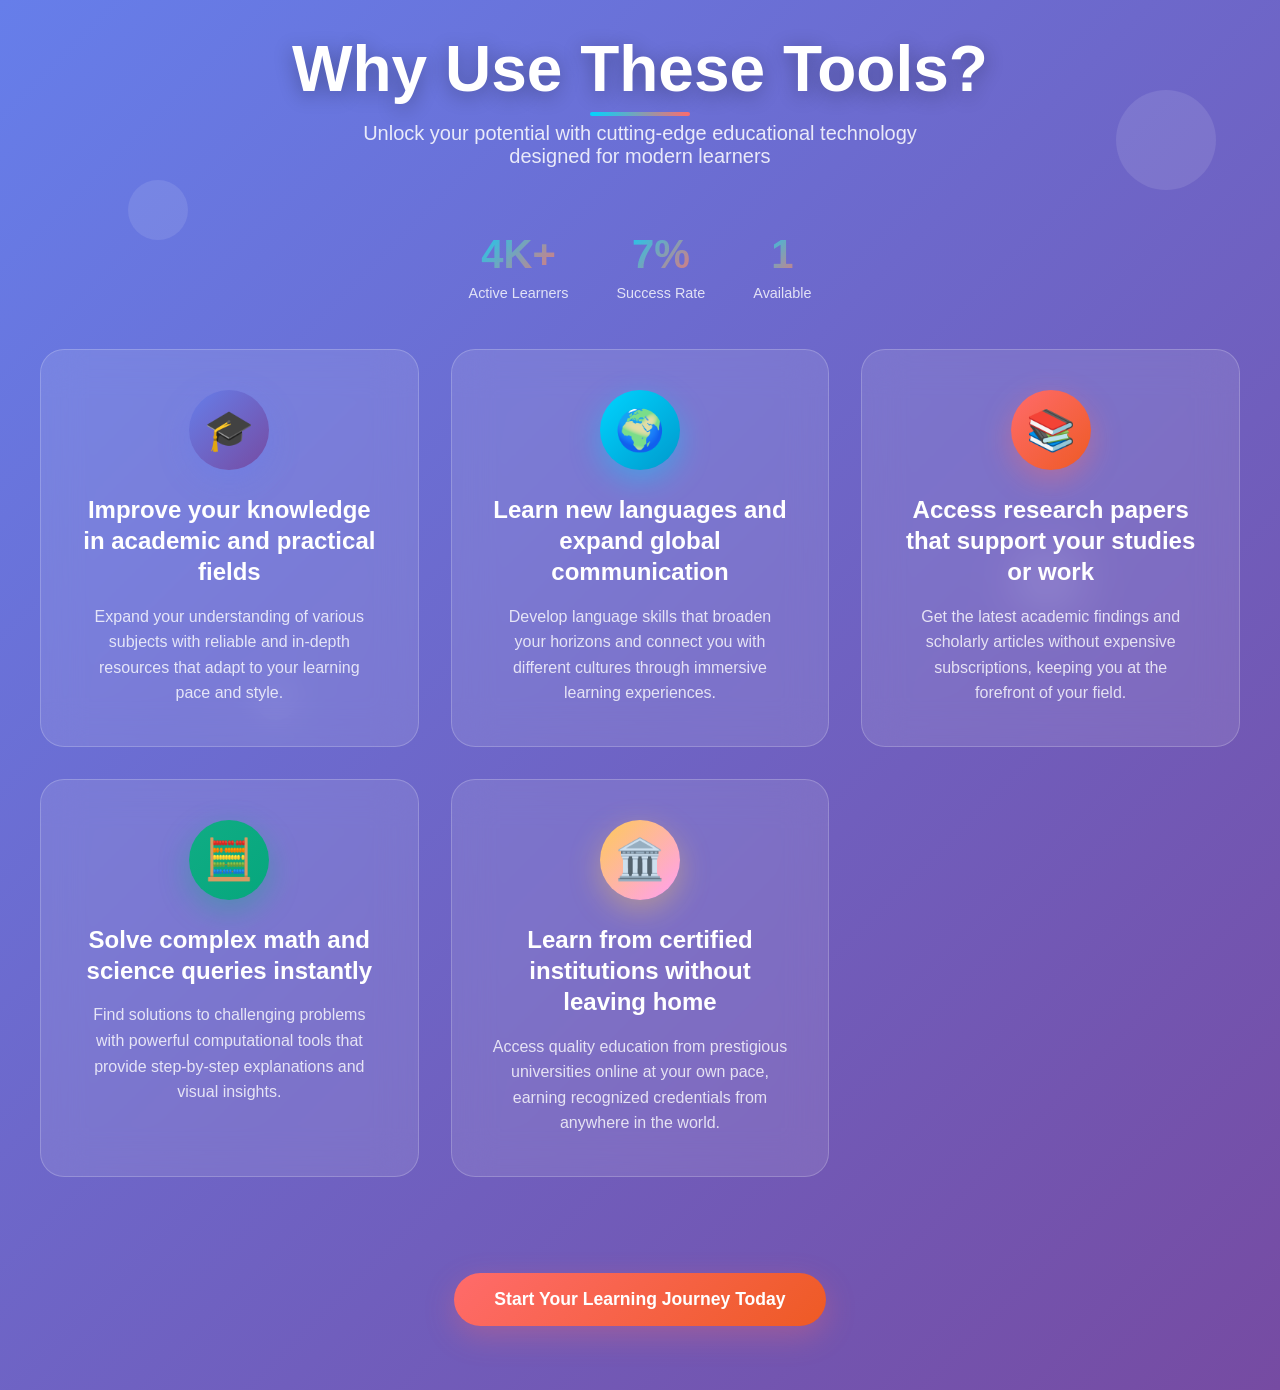
==== index.html @ 58e4bc7d "first commit" ====
<!DOCTYPE html>
<html lang="en">
<head>
    <meta charset="UTF-8">
    <meta name="viewport" content="width=device-width, initial-scale=1.0">
    <title>Why Use These Tools?</title>
    <style>
        * {
            margin: 0;
            padding: 0;
            box-sizing: border-box;
        }

        body {
            font-family: 'Inter', -apple-system, BlinkMacSystemFont, 'Segoe UI', Roboto, sans-serif;
            background: linear-gradient(135deg, #667eea 0%, #764ba2 100%);
            min-height: 100vh;
            padding: 2rem 1rem;
            overflow-x: hidden;
        }

        .container {
            max-width: 1200px;
            margin: 0 auto;
            position: relative;
        }

        .hero-section {
            text-align: center;
            margin-bottom: 4rem;
            position: relative;
        }

        .hero-title {
            font-size: clamp(2.5rem, 5vw, 4rem);
            font-weight: 800;
            color: #ffffff;
            margin-bottom: 1rem;
            text-shadow: 0 4px 20px rgba(0,0,0,0.3);
            position: relative;
        }

        .hero-title::after {
            content: '';
            position: absolute;
            bottom: -10px;
            left: 50%;
            transform: translateX(-50%);
            width: 100px;
            height: 4px;
            background: linear-gradient(90deg, #00d4ff, #ff6b6b);
            border-radius: 2px;
            animation: glow 2s ease-in-out infinite alternate;
        }

        @keyframes glow {
            from { box-shadow: 0 0 10px rgba(0, 212, 255, 0.5); }
            to { box-shadow: 0 0 20px rgba(0, 212, 255, 0.8); }
        }

        .hero-subtitle {
            font-size: 1.25rem;
            color: rgba(255, 255, 255, 0.85);
            font-weight: 300;
            max-width: 600px;
            margin: 0 auto;
        }

        .tools-grid {
            display: grid;
            grid-template-columns: repeat(auto-fit, minmax(350px, 1fr));
            gap: 2rem;
            margin-top: 3rem;
        }

        .tool-card {
            background: rgba(255, 255, 255, 0.1);
            backdrop-filter: blur(20px);
            border: 1px solid rgba(255, 255, 255, 0.2);
            border-radius: 24px;
            padding: 2.5rem;
            text-align: center;
            position: relative;
            transition: all 0.4s cubic-bezier(0.175, 0.885, 0.32, 1.275);
            overflow: hidden;
            cursor: pointer;
        }

        .tool-card::before {
            content: '';
            position: absolute;
            top: 0;
            left: -100%;
            width: 100%;
            height: 100%;
            background: linear-gradient(90deg, transparent, rgba(255,255,255,0.1), transparent);
            transition: left 0.6s;
        }

        .tool-card:hover::before {
            left: 100%;
        }

        .tool-card:hover {
            transform: translateY(-12px) scale(1.02);
            box-shadow: 0 25px 50px rgba(0, 0, 0, 0.3);
            border-color: rgba(255, 255, 255, 0.4);
        }

        .tool-icon {
            width: 80px;
            height: 80px;
            margin: 0 auto 1.5rem;
            border-radius: 50%;
            display: flex;
            align-items: center;
            justify-content: center;
            font-size: 2.5rem;
            position: relative;
            transition: all 0.3s ease;
        }

        .tool-card:hover .tool-icon {
            transform: scale(1.1) rotate(5deg);
        }

        .icon-academic {
            background: linear-gradient(135deg, #667eea, #764ba2);
            box-shadow: 0 10px 30px rgba(102, 126, 234, 0.4);
        }

        .icon-language {
            background: linear-gradient(135deg, #00d4ff, #0099cc);
            box-shadow: 0 10px 30px rgba(0, 212, 255, 0.4);
        }

        .icon-research {
            background: linear-gradient(135deg, #ff6b6b, #ee5a24);
            box-shadow: 0 10px 30px rgba(255, 107, 107, 0.4);
        }

        .icon-math {
            background: linear-gradient(135deg, #10ac84, #06a77d);
            box-shadow: 0 10px 30px rgba(16, 172, 132, 0.4);
        }

        .icon-institution {
            background: linear-gradient(135deg, #feca57, #ff9ff3);
            box-shadow: 0 10px 30px rgba(254, 202, 87, 0.4);
        }

        .tool-title {
            font-size: 1.5rem;
            font-weight: 700;
            color: #ffffff;
            margin-bottom: 1rem;
            line-height: 1.3;
        }

        .tool-description {
            color: rgba(255, 255, 255, 0.8);
            line-height: 1.6;
            font-size: 1rem;
            font-weight: 400;
        }

        .floating-elements {
            position: absolute;
            top: 0;
            left: 0;
            width: 100%;
            height: 100%;
            pointer-events: none;
            overflow: hidden;
        }

        .floating-circle {
            position: absolute;
            border-radius: 50%;
            background: rgba(255, 255, 255, 0.1);
            animation: float 6s ease-in-out infinite;
        }

        .circle1 { width: 60px; height: 60px; top: 20%; left: 10%; animation-delay: 0s; }
        .circle2 { width: 80px; height: 80px; top: 60%; right: 15%; animation-delay: 2s; }
        .circle3 { width: 40px; height: 40px; bottom: 20%; left: 20%; animation-delay: 4s; }
        .circle4 { width: 100px; height: 100px; top: 10%; right: 5%; animation-delay: 1s; }

        @keyframes float {
            0%, 100% { transform: translateY(0px) rotate(0deg); }
            33% { transform: translateY(-20px) rotate(120deg); }
            66% { transform: translateY(10px) rotate(240deg); }
        }

        .cta-section {
            text-align: center;
            margin-top: 4rem;
            padding: 2rem;
        }

        .cta-button {
            display: inline-block;
            padding: 1rem 2.5rem;
            background: linear-gradient(135deg, #ff6b6b, #ee5a24);
            color: white;
            text-decoration: none;
            border-radius: 50px;
            font-weight: 600;
            font-size: 1.1rem;
            transition: all 0.3s ease;
            box-shadow: 0 10px 30px rgba(255, 107, 107, 0.3);
        }

        .cta-button:hover {
            transform: translateY(-3px);
            box-shadow: 0 15px 40px rgba(255, 107, 107, 0.4);
        }

        @media (max-width: 768px) {
            .tools-grid {
                grid-template-columns: 1fr;
                gap: 1.5rem;
            }
            
            .tool-card {
                padding: 2rem;
            }
            
            .hero-title {
                font-size: 2.5rem;
            }
        }

        .stats-bar {
            display: flex;
            justify-content: center;
            gap: 3rem;
            margin: 3rem 0;
            flex-wrap: wrap;
        }

        .stat-item {
            text-align: center;
            color: white;
        }

        .stat-number {
            font-size: 2.5rem;
            font-weight: 800;
            display: block;
            background: linear-gradient(135deg, #00d4ff, #ff6b6b);
            -webkit-background-clip: text;
            -webkit-text-fill-color: transparent;
            background-clip: text;
        }

        .stat-label {
            font-size: 0.9rem;
            opacity: 0.8;
            margin-top: 0.5rem;
        }
    </style>
</head>
<body>
    <div class="floating-elements">
        <div class="floating-circle circle1"></div>
        <div class="floating-circle circle2"></div>
        <div class="floating-circle circle3"></div>
        <div class="floating-circle circle4"></div>
    </div>

    <div class="container">
        <div class="hero-section">
            <h1 class="hero-title">Why Use These Tools?</h1>
            <p class="hero-subtitle">Unlock your potential with cutting-edge educational technology designed for modern learners</p>
        </div>

        <div class="stats-bar">
            <div class="stat-item">
                <span class="stat-number">50K+</span>
                <div class="stat-label">Active Learners</div>
            </div>
            <div class="stat-item">
                <span class="stat-number">95%</span>
                <div class="stat-label">Success Rate</div>
            </div>
            <div class="stat-item">
                <span class="stat-number">24/7</span>
                <div class="stat-label">Available</div>
            </div>
        </div>

        <div class="tools-grid">
            <div class="tool-card">
                <div class="tool-icon icon-academic">🎓</div>
                <h3 class="tool-title">Improve your knowledge in academic and practical fields</h3>
                <p class="tool-description">Expand your understanding of various subjects with reliable and in-depth resources that adapt to your learning pace and style.</p>
            </div>

            <div class="tool-card">
                <div class="tool-icon icon-language">🌍</div>
                <h3 class="tool-title">Learn new languages and expand global communication</h3>
                <p class="tool-description">Develop language skills that broaden your horizons and connect you with different cultures through immersive learning experiences.</p>
            </div>

            <div class="tool-card">
                <div class="tool-icon icon-research">📚</div>
                <h3 class="tool-title">Access research papers that support your studies or work</h3>
                <p class="tool-description">Get the latest academic findings and scholarly articles without expensive subscriptions, keeping you at the forefront of your field.</p>
            </div>

            <div class="tool-card">
                <div class="tool-icon icon-math">🧮</div>
                <h3 class="tool-title">Solve complex math and science queries instantly</h3>
                <p class="tool-description">Find solutions to challenging problems with powerful computational tools that provide step-by-step explanations and visual insights.</p>
            </div>

            <div class="tool-card">
                <div class="tool-icon icon-institution">🏛️</div>
                <h3 class="tool-title">Learn from certified institutions without leaving home</h3>
                <p class="tool-description">Access quality education from prestigious universities online at your own pace, earning recognized credentials from anywhere in the world.</p>
            </div>
        </div>

        <div class="cta-section">
            <a href="#" class="cta-button">Start Your Learning Journey Today</a>
        </div>
    </div>

    <script>
        // Add interactive animations
        document.addEventListener('DOMContentLoaded', function() {
            const cards = document.querySelectorAll('.tool-card');
            
            cards.forEach((card, index) => {
                card.style.opacity = '0';
                card.style.transform = 'translateY(50px)';
                
                setTimeout(() => {
                    card.style.transition = 'all 0.6s cubic-bezier(0.175, 0.885, 0.32, 1.275)';
                    card.style.opacity = '1';
                    card.style.transform = 'translateY(0)';
                }, index * 200);
            });

            // Add tilt effect on mouse move
            cards.forEach(card => {
                card.addEventListener('mousemove', (e) => {
                    const rect = card.getBoundingClientRect();
                    const x = e.clientX - rect.left;
                    const y = e.clientY - rect.top;
                    
                    const centerX = rect.width / 2;
                    const centerY = rect.height / 2;
                    
                    const rotateX = (y - centerY) / 10;
                    const rotateY = (centerX - x) / 10;
                    
                    card.style.transform = `perspective(1000px) rotateX(${rotateX}deg) rotateY(${rotateY}deg) translateY(-12px) scale(1.02)`;
                });
                
                card.addEventListener('mouseleave', () => {
                    card.style.transform = 'perspective(1000px) rotateX(0) rotateY(0) translateY(0) scale(1)';
                });
            });

            // Animate stats on scroll
            const animateStats = () => {
                const statNumbers = document.querySelectorAll('.stat-number');
                statNumbers.forEach(stat => {
                    const finalNumber = stat.textContent;
                    let currentNumber = 0;
                    const increment = parseInt(finalNumber) / 50;
                    
                    const timer = setInterval(() => {
                        currentNumber += increment;
                        if (currentNumber >= parseInt(finalNumber)) {
                            stat.textContent = finalNumber;
                            clearInterval(timer);
                        } else {
                            stat.textContent = Math.floor(currentNumber) + (finalNumber.includes('%') ? '%' : finalNumber.includes('K') ? 'K+' : '');
                        }
                    }, 50);
                });
            };

            // Trigger stats animation
            setTimeout(animateStats, 1000);
        });
    </script>
</body>
</html>
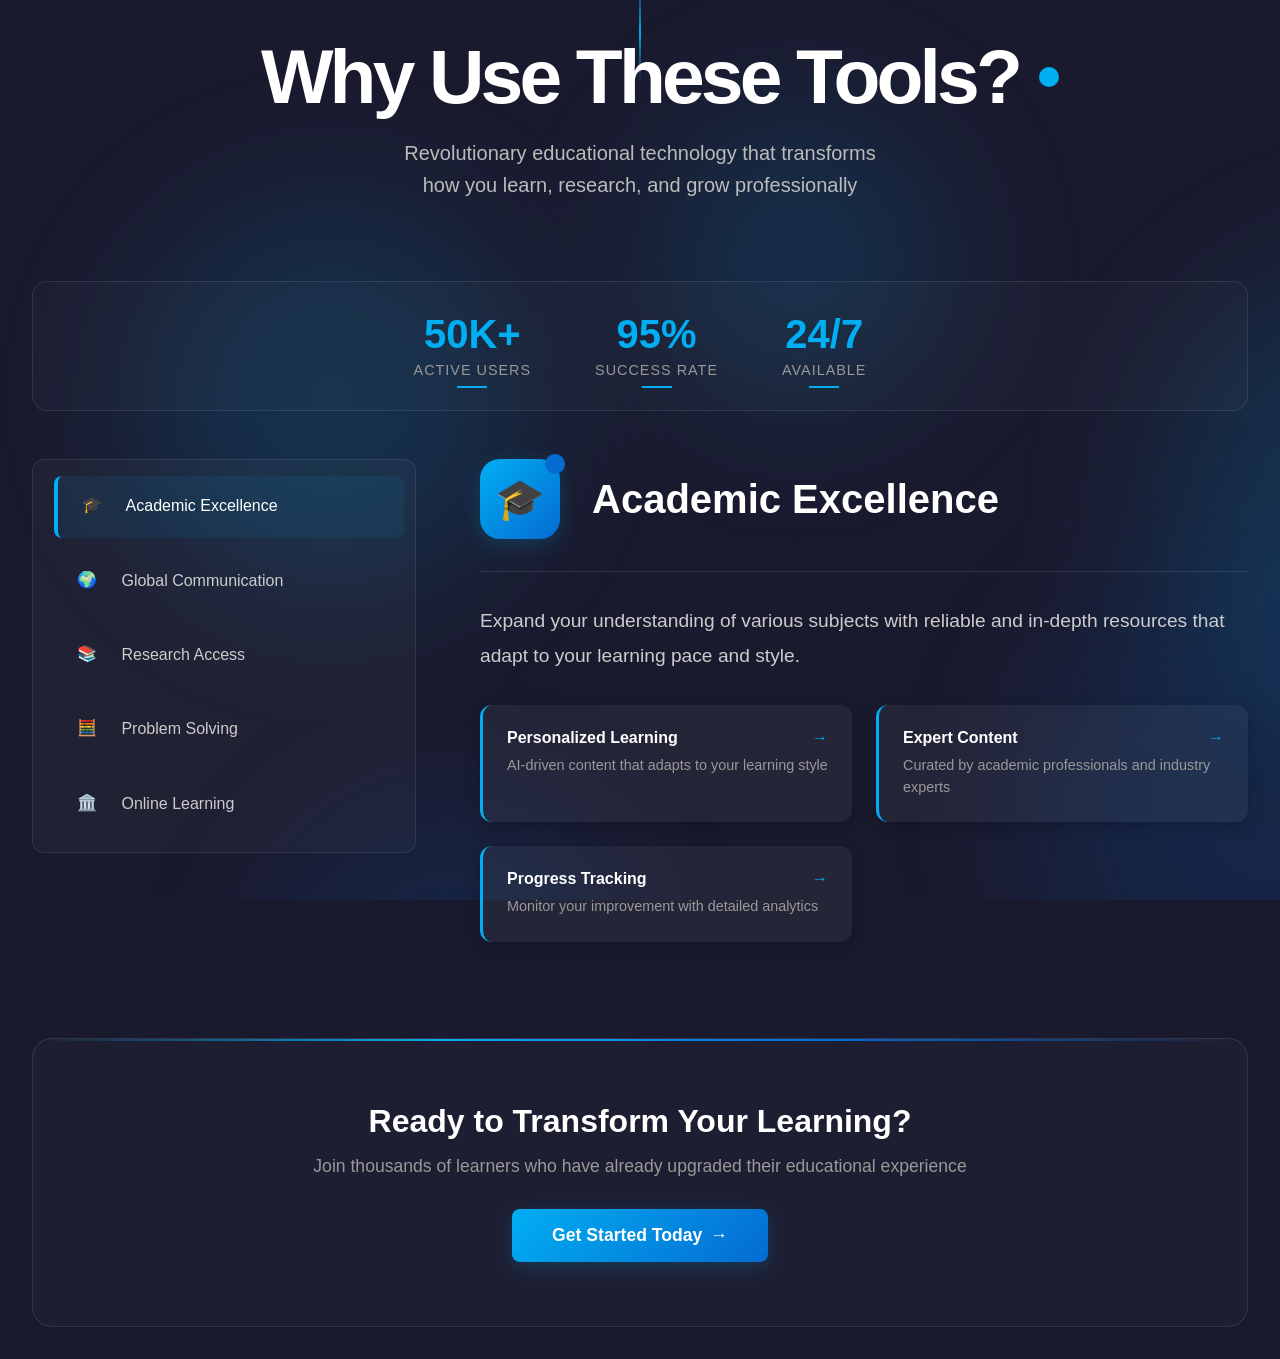
==== commit 264b3648: "update file" ====
--- a/index.html
+++ b/index.html
@@ -12,380 +12,686 @@
         }
 
         body {
-            font-family: 'Inter', -apple-system, BlinkMacSystemFont, 'Segoe UI', Roboto, sans-serif;
-            background: linear-gradient(135deg, #667eea 0%, #764ba2 100%);
+            font-family: 'Space Grotesk', -apple-system, BlinkMacSystemFont, 'Segoe UI', Roboto, sans-serif;
+            background: #1a1a2e; /* Softer dark background */
             min-height: 100vh;
-            padding: 2rem 1rem;
+            color: white;
             overflow-x: hidden;
+            position: relative;
+        }
+
+        /* Dynamic background with subtle elements */
+        #dynamic-background {
+            position: fixed;
+            top: 0;
+            left: 0;
+            width: 100%;
+            height: 100%;
+            z-index: -1;
+            overflow: hidden;
+        }
+
+        .bg-sphere {
+            position: absolute;
+            border-radius: 50%;
+            opacity: 0.15; /* More subtle */
+            filter: blur(80px); /* Soft blur */
+            transition: transform 0.5s ease-out; /* Smooth transition for movement */
+        }
+
+        .bg-sphere.blue {
+            background: #01aef2;
+        }
+
+        .bg-sphere.dark-blue {
+            background: #046bd2;
         }
 
         .container {
-            max-width: 1200px;
+            max-width: 1400px;
             margin: 0 auto;
-            position: relative;
-        }
-
-        .hero-section {
+            padding: 2rem;
+            position: relative; /* Ensure content stays above background */
+            z-index: 1;
+        }
+
+        .header {
             text-align: center;
-            margin-bottom: 4rem;
-            position: relative;
-        }
-
-        .hero-title {
-            font-size: clamp(2.5rem, 5vw, 4rem);
-            font-weight: 800;
-            color: #ffffff;
-            margin-bottom: 1rem;
-            text-shadow: 0 4px 20px rgba(0,0,0,0.3);
-            position: relative;
-        }
-
-        .hero-title::after {
+            margin-bottom: 5rem;
+            position: relative;
+        }
+
+        .header::before {
             content: '';
             position: absolute;
-            bottom: -10px;
+            top: -50px;
             left: 50%;
             transform: translateX(-50%);
-            width: 100px;
-            height: 4px;
-            background: linear-gradient(90deg, #00d4ff, #ff6b6b);
-            border-radius: 2px;
-            animation: glow 2s ease-in-out infinite alternate;
-        }
-
-        @keyframes glow {
-            from { box-shadow: 0 0 10px rgba(0, 212, 255, 0.5); }
-            to { box-shadow: 0 0 20px rgba(0, 212, 255, 0.8); }
-        }
-
-        .hero-subtitle {
+            width: 2px;
+            height: 100px;
+            background: linear-gradient(to bottom, transparent, #01aef2, transparent);
+        }
+
+        .main-title {
+            font-size: clamp(3rem, 6vw, 5rem);
+            font-weight: 900;
+            letter-spacing: -0.05em;
+            margin-bottom: 1rem;
+            position: relative;
+            display: inline-block;
+        }
+
+        .main-title::after {
+            content: '';
+            position: absolute;
+            top: 50%;
+            right: -40px;
+            width: 20px;
+            height: 20px;
+            background: #01aef2;
+            border-radius: 50%;
+            transform: translateY(-50%);
+        }
+
+        .subtitle {
             font-size: 1.25rem;
-            color: rgba(255, 255, 255, 0.85);
+            color: #bbb; /* Lighter subtitle color for better readability */
             font-weight: 300;
-            max-width: 600px;
+            max-width: 500px;
             margin: 0 auto;
-        }
-
-        .tools-grid {
+            line-height: 1.6;
+        }
+
+        .tools-container {
             display: grid;
-            grid-template-columns: repeat(auto-fit, minmax(350px, 1fr));
-            gap: 2rem;
-            margin-top: 3rem;
-        }
-
-        .tool-card {
-            background: rgba(255, 255, 255, 0.1);
-            backdrop-filter: blur(20px);
-            border: 1px solid rgba(255, 255, 255, 0.2);
-            border-radius: 24px;
-            padding: 2.5rem;
-            text-align: center;
-            position: relative;
-            transition: all 0.4s cubic-bezier(0.175, 0.885, 0.32, 1.275);
+            grid-template-columns: 1fr 2fr;
+            gap: 4rem;
+            align-items: start;
+            margin-bottom: 4rem;
+        }
+
+        .tools-nav {
+            position: sticky;
+            top: 2rem;
+            background: rgba(255, 255, 255, 0.03); /* Slightly more prominent background for nav */
+            border-radius: 12px;
+            padding: 1rem;
+            border: 1px solid rgba(255, 255, 255, 0.08);
+        }
+
+        .nav-item {
+            display: block;
+            padding: 1.2rem 1.5rem; /* Slightly smaller padding */
+            margin-bottom: 0.75rem; /* Reduced margin */
+            background: transparent;
+            border: none; /* Removed border */
+            border-left: 4px solid transparent;
+            color: #ccc;
+            text-decoration: none;
+            font-weight: 500;
+            transition: all 0.3s ease;
+            position: relative;
             overflow: hidden;
-            cursor: pointer;
-        }
-
-        .tool-card::before {
+            border-radius: 8px; /* Added border-radius */
+        }
+
+        .nav-item:last-child {
+            margin-bottom: 0;
+        }
+
+        .nav-item::before {
             content: '';
             position: absolute;
             top: 0;
             left: -100%;
             width: 100%;
             height: 100%;
-            background: linear-gradient(90deg, transparent, rgba(255,255,255,0.1), transparent);
-            transition: left 0.6s;
-        }
-
-        .tool-card:hover::before {
+            background: linear-gradient(90deg, transparent, rgba(1, 174, 242, 0.08), transparent); /* Softer gradient */
+            transition: left 0.5s ease;
+        }
+
+        .nav-item:hover::before,
+        .nav-item.active::before {
             left: 100%;
         }
 
-        .tool-card:hover {
-            transform: translateY(-12px) scale(1.02);
-            box-shadow: 0 25px 50px rgba(0, 0, 0, 0.3);
-            border-color: rgba(255, 255, 255, 0.4);
-        }
-
-        .tool-icon {
+        .nav-item:hover,
+        .nav-item.active {
+            border-left-color: #01aef2;
+            background: rgba(1, 174, 242, 0.08); /* Softer active background */
+            color: white;
+            transform: translateX(5px); /* Less aggressive transform */
+        }
+
+        .nav-icon {
+            display: inline-block;
+            width: 24px;
+            height: 24px;
+            margin-right: 1rem;
+            vertical-align: middle;
+        }
+
+        .tools-content {
+            position: relative;
+        }
+
+        .tool-section {
+            display: none;
+            opacity: 0;
+            transform: translateY(20px);
+            transition: all 0.4s ease;
+        }
+
+        .tool-section.active {
+            display: block;
+            opacity: 1;
+            transform: translateY(0);
+        }
+
+        .tool-header {
+            display: flex;
+            align-items: center;
+            margin-bottom: 2rem;
+            padding-bottom: 2rem;
+            border-bottom: 1px solid rgba(255, 255, 255, 0.1);
+        }
+
+        .tool-icon-large {
             width: 80px;
             height: 80px;
-            margin: 0 auto 1.5rem;
-            border-radius: 50%;
+            background: linear-gradient(135deg, #01aef2, #046bd2);
+            border-radius: 20px;
             display: flex;
             align-items: center;
             justify-content: center;
             font-size: 2.5rem;
-            position: relative;
-            transition: all 0.3s ease;
-        }
-
-        .tool-card:hover .tool-icon {
-            transform: scale(1.1) rotate(5deg);
-        }
-
-        .icon-academic {
-            background: linear-gradient(135deg, #667eea, #764ba2);
-            box-shadow: 0 10px 30px rgba(102, 126, 234, 0.4);
-        }
-
-        .icon-language {
-            background: linear-gradient(135deg, #00d4ff, #0099cc);
-            box-shadow: 0 10px 30px rgba(0, 212, 255, 0.4);
-        }
-
-        .icon-research {
-            background: linear-gradient(135deg, #ff6b6b, #ee5a24);
-            box-shadow: 0 10px 30px rgba(255, 107, 107, 0.4);
-        }
-
-        .icon-math {
-            background: linear-gradient(135deg, #10ac84, #06a77d);
-            box-shadow: 0 10px 30px rgba(16, 172, 132, 0.4);
-        }
-
-        .icon-institution {
-            background: linear-gradient(135deg, #feca57, #ff9ff3);
-            box-shadow: 0 10px 30px rgba(254, 202, 87, 0.4);
-        }
-
-        .tool-title {
-            font-size: 1.5rem;
-            font-weight: 700;
-            color: #ffffff;
-            margin-bottom: 1rem;
-            line-height: 1.3;
-        }
-
-        .tool-description {
-            color: rgba(255, 255, 255, 0.8);
-            line-height: 1.6;
-            font-size: 1rem;
-            font-weight: 400;
-        }
-
-        .floating-elements {
+            margin-right: 2rem;
+            position: relative;
+            box-shadow: 0 5px 20px rgba(1, 174, 242, 0.2); /* Added shadow */
+        }
+
+        .tool-icon-large::after {
+            content: '';
+            position: absolute;
+            top: -5px;
+            right: -5px;
+            width: 20px;
+            height: 20px;
+            background: #046bd2;
+            border-radius: 50%;
+        }
+
+        .tool-title-large {
+            font-size: 2.5rem;
+            font-weight: 800;
+            color: white;
+            line-height: 1.2;
+        }
+
+        .tool-description-large {
+            font-size: 1.2rem;
+            line-height: 1.8;
+            color: #ccc;
+            margin-bottom: 2rem;
+        }
+
+        .feature-grid {
+            display: grid;
+            grid-template-columns: repeat(auto-fit, minmax(250px, 1fr));
+            gap: 1.5rem;
+            margin-bottom: 2rem;
+        }
+
+        .feature-item {
+            background: rgba(255, 255, 255, 0.05);
+            padding: 1.5rem;
+            border-radius: 12px;
+            border-left: 3px solid #01aef2;
+            position: relative;
+            transition: transform 0.2s ease-in-out, box-shadow 0.2s ease-in-out;
+            box-shadow: 0 4px 15px rgba(0, 0, 0, 0.2);
+        }
+
+        .feature-item:hover {
+            transform: translateY(-5px);
+            box-shadow: 0 8px 25px rgba(0, 0, 0, 0.3);
+        }
+
+        .feature-item::before {
+            content: '→';
+            position: absolute;
+            top: 1.5rem;
+            right: 1.5rem;
+            color: #01aef2;
+            font-weight: bold;
+        }
+
+        .feature-title {
+            font-weight: 600;
+            margin-bottom: 0.5rem;
+            color: white;
+        }
+
+        .feature-desc {
+            color: #999;
+            font-size: 0.9rem;
+            line-height: 1.5;
+        }
+
+        .cta-section {
+            text-align: center;
+            padding: 4rem 2rem;
+            background: rgba(255, 255, 255, 0.02);
+            border-radius: 20px;
+            border: 1px solid rgba(255, 255, 255, 0.1);
+            position: relative;
+            overflow: hidden; /* For inner glow effect */
+        }
+
+        .cta-section::before {
+            content: '';
             position: absolute;
             top: 0;
             left: 0;
-            width: 100%;
-            height: 100%;
-            pointer-events: none;
-            overflow: hidden;
-        }
-
-        .floating-circle {
-            position: absolute;
-            border-radius: 50%;
-            background: rgba(255, 255, 255, 0.1);
-            animation: float 6s ease-in-out infinite;
-        }
-
-        .circle1 { width: 60px; height: 60px; top: 20%; left: 10%; animation-delay: 0s; }
-        .circle2 { width: 80px; height: 80px; top: 60%; right: 15%; animation-delay: 2s; }
-        .circle3 { width: 40px; height: 40px; bottom: 20%; left: 20%; animation-delay: 4s; }
-        .circle4 { width: 100px; height: 100px; top: 10%; right: 5%; animation-delay: 1s; }
-
-        @keyframes float {
-            0%, 100% { transform: translateY(0px) rotate(0deg); }
-            33% { transform: translateY(-20px) rotate(120deg); }
-            66% { transform: translateY(10px) rotate(240deg); }
-        }
-
-        .cta-section {
-            text-align: center;
-            margin-top: 4rem;
-            padding: 2rem;
+            right: 0;
+            height: 2px;
+            background: linear-gradient(90deg, transparent, #01aef2, #046bd2, transparent);
+        }
+
+        .cta-title {
+            font-size: 2rem;
+            font-weight: 700;
+            margin-bottom: 1rem;
+        }
+
+        .cta-text {
+            color: #999;
+            margin-bottom: 2rem;
+            font-size: 1.1rem;
         }
 
         .cta-button {
-            display: inline-block;
+            display: inline-flex;
+            align-items: center;
+            gap: 0.5rem;
             padding: 1rem 2.5rem;
-            background: linear-gradient(135deg, #ff6b6b, #ee5a24);
+            background: linear-gradient(135deg, #01aef2, #046bd2);
             color: white;
             text-decoration: none;
-            border-radius: 50px;
+            border-radius: 8px;
             font-weight: 600;
             font-size: 1.1rem;
             transition: all 0.3s ease;
-            box-shadow: 0 10px 30px rgba(255, 107, 107, 0.3);
+            position: relative;
+            overflow: hidden;
+            box-shadow: 0 5px 20px rgba(1, 174, 242, 0.2);
+        }
+
+        .cta-button::before {
+            content: '';
+            position: absolute;
+            top: 0;
+            left: -100%;
+            width: 100%;
+            height: 100%;
+            background: linear-gradient(90deg, transparent, rgba(255,255,255,0.2), transparent);
+            transition: left 0.6s ease;
+        }
+
+        .cta-button:hover::before {
+            left: 100%;
         }
 
         .cta-button:hover {
-            transform: translateY(-3px);
-            box-shadow: 0 15px 40px rgba(255, 107, 107, 0.4);
-        }
-
-        @media (max-width: 768px) {
-            .tools-grid {
+            transform: translateY(-2px);
+            box-shadow: 0 10px 30px rgba(1, 174, 242, 0.3);
+        }
+
+        @media (max-width: 968px) {
+            .tools-container {
                 grid-template-columns: 1fr;
-                gap: 1.5rem;
+                gap: 2rem;
             }
             
-            .tool-card {
-                padding: 2rem;
+            .tools-nav {
+                position: static;
+                display: grid;
+                grid-template-columns: repeat(auto-fit, minmax(150px, 1fr)); /* Adjusted min-width for smaller screens */
+                gap: 1rem;
+                padding: 1rem 0; /* Adjusted padding */
+                background: transparent; /* Transparent background for nav on small screens */
+                border: none; /* No border on small screens */
             }
             
-            .hero-title {
-                font-size: 2.5rem;
-            }
-        }
-
-        .stats-bar {
+            .nav-item {
+                margin-bottom: 0;
+                text-align: center;
+                padding: 1rem; /* Adjusted padding */
+                border-left: none; /* No left border on smaller screens */
+                border-bottom: 4px solid transparent; /* Bottom border instead */
+            }
+
+            .nav-item:hover,
+            .nav-item.active {
+                border-left-color: transparent; /* No left border */
+                border-bottom-color: #01aef2; /* Active bottom border */
+                transform: translateY(0); /* No transform on small screens */
+            }
+            
+            .nav-icon {
+                display: block; /* Make icon block to center text below */
+                margin: 0 auto 0.5rem auto; /* Center icon */
+            }
+            
+            .tool-header {
+                flex-direction: column;
+                text-align: center;
+            }
+            
+            .tool-icon-large {
+                margin-right: 0;
+                margin-bottom: 1rem;
+            }
+
+            .stats-ticker {
+                flex-direction: column;
+                gap: 2rem;
+                padding: 1.5rem;
+            }
+        }
+
+        .stats-ticker {
             display: flex;
             justify-content: center;
-            gap: 3rem;
+            gap: 4rem;
             margin: 3rem 0;
-            flex-wrap: wrap;
-        }
-
-        .stat-item {
+            padding: 2rem;
+            background: rgba(255, 255, 255, 0.02);
+            border-radius: 15px;
+            border: 1px solid rgba(255, 255, 255, 0.1);
+        }
+
+        .stat {
             text-align: center;
-            color: white;
+            position: relative;
+        }
+
+        .stat::after {
+            content: '';
+            position: absolute;
+            bottom: -10px;
+            left: 50%;
+            transform: translateX(-50%);
+            width: 30px;
+            height: 2px;
+            background: #01aef2;
         }
 
         .stat-number {
+            display: block;
             font-size: 2.5rem;
-            font-weight: 800;
-            display: block;
-            background: linear-gradient(135deg, #00d4ff, #ff6b6b);
-            -webkit-background-clip: text;
-            -webkit-text-fill-color: transparent;
-            background-clip: text;
+            font-weight: 900;
+            color: #01aef2;
+            line-height: 1;
         }
 
         .stat-label {
             font-size: 0.9rem;
-            opacity: 0.8;
+            color: #999;
             margin-top: 0.5rem;
+            text-transform: uppercase;
+            letter-spacing: 1px;
         }
     </style>
 </head>
 <body>
-    <div class="floating-elements">
-        <div class="floating-circle circle1"></div>
-        <div class="floating-circle circle2"></div>
-        <div class="floating-circle circle3"></div>
-        <div class="floating-circle circle4"></div>
-    </div>
+    <div id="dynamic-background"></div>
 
     <div class="container">
-        <div class="hero-section">
-            <h1 class="hero-title">Why Use These Tools?</h1>
-            <p class="hero-subtitle">Unlock your potential with cutting-edge educational technology designed for modern learners</p>
+        <div class="header">
+            <h1 class="main-title">Why Use These Tools?</h1>
+            <p class="subtitle">Revolutionary educational technology that transforms how you learn, research, and grow professionally</p>
         </div>
 
-        <div class="stats-bar">
-            <div class="stat-item">
+        <div class="stats-ticker">
+            <div class="stat">
                 <span class="stat-number">50K+</span>
-                <div class="stat-label">Active Learners</div>
+                <div class="stat-label">Active Users</div>
             </div>
-            <div class="stat-item">
+            <div class="stat">
                 <span class="stat-number">95%</span>
                 <div class="stat-label">Success Rate</div>
             </div>
-            <div class="stat-item">
+            <div class="stat">
                 <span class="stat-number">24/7</span>
                 <div class="stat-label">Available</div>
             </div>
         </div>
 
-        <div class="tools-grid">
-            <div class="tool-card">
-                <div class="tool-icon icon-academic">🎓</div>
-                <h3 class="tool-title">Improve your knowledge in academic and practical fields</h3>
-                <p class="tool-description">Expand your understanding of various subjects with reliable and in-depth resources that adapt to your learning pace and style.</p>
-            </div>
-
-            <div class="tool-card">
-                <div class="tool-icon icon-language">🌍</div>
-                <h3 class="tool-title">Learn new languages and expand global communication</h3>
-                <p class="tool-description">Develop language skills that broaden your horizons and connect you with different cultures through immersive learning experiences.</p>
-            </div>
-
-            <div class="tool-card">
-                <div class="tool-icon icon-research">📚</div>
-                <h3 class="tool-title">Access research papers that support your studies or work</h3>
-                <p class="tool-description">Get the latest academic findings and scholarly articles without expensive subscriptions, keeping you at the forefront of your field.</p>
-            </div>
-
-            <div class="tool-card">
-                <div class="tool-icon icon-math">🧮</div>
-                <h3 class="tool-title">Solve complex math and science queries instantly</h3>
-                <p class="tool-description">Find solutions to challenging problems with powerful computational tools that provide step-by-step explanations and visual insights.</p>
-            </div>
-
-            <div class="tool-card">
-                <div class="tool-icon icon-institution">🏛️</div>
-                <h3 class="tool-title">Learn from certified institutions without leaving home</h3>
-                <p class="tool-description">Access quality education from prestigious universities online at your own pace, earning recognized credentials from anywhere in the world.</p>
+        <div class="tools-container">
+            <nav class="tools-nav">
+                <a href="#" class="nav-item active" data-tool="academic">
+                    <span class="nav-icon">🎓</span>
+                    Academic Excellence
+                </a>
+                <a href="#" class="nav-item" data-tool="language">
+                    <span class="nav-icon">🌍</span>
+                    Global Communication
+                </a>
+                <a href="#" class="nav-item" data-tool="research">
+                    <span class="nav-icon">📚</span>
+                    Research Access
+                </a>
+                <a href="#" class="nav-item" data-tool="math">
+                    <span class="nav-icon">🧮</span>
+                    Problem Solving
+                </a>
+                <a href="#" class="nav-item" data-tool="institution">
+                    <span class="nav-icon">🏛️</span>
+                    Online Learning
+                </a>
+            </nav>
+
+            <div class="tools-content">
+                <div class="tool-section active" id="academic">
+                    <div class="tool-header">
+                        <div class="tool-icon-large">🎓</div>
+                        <h2 class="tool-title-large">Academic Excellence</h2>
+                    </div>
+                    <p class="tool-description-large">Expand your understanding of various subjects with reliable and in-depth resources that adapt to your learning pace and style.</p>
+                    <div class="feature-grid">
+                        <div class="feature-item">
+                            <div class="feature-title">Personalized Learning</div>
+                            <div class="feature-desc">AI-driven content that adapts to your learning style</div>
+                        </div>
+                        <div class="feature-item">
+                            <div class="feature-title">Expert Content</div>
+                            <div class="feature-desc">Curated by academic professionals and industry experts</div>
+                        </div>
+                        <div class="feature-item">
+                            <div class="feature-title">Progress Tracking</div>
+                            <div class="feature-desc">Monitor your improvement with detailed analytics</div>
+                        </div>
+                    </div>
+                </div>
+
+                <div class="tool-section" id="language">
+                    <div class="tool-header">
+                        <div class="tool-icon-large">🌍</div>
+                        <h2 class="tool-title-large">Global Communication</h2>
+                    </div>
+                    <p class="tool-description-large">Develop language skills that broaden your horizons and connect you with different cultures through immersive learning experiences.</p>
+                    <div class="feature-grid">
+                        <div class="feature-item">
+                            <div class="feature-title">Immersive Practice</div>
+                            <div class="feature-desc">Real-world conversation scenarios and cultural context</div>
+                        </div>
+                        <div class="feature-item">
+                            <div class="feature-title">Native Speakers</div>
+                            <div class="feature-desc">Learn from certified native language instructors</div>
+                        </div>
+                        <div class="feature-item">
+                            <div class="feature-title">Cultural Integration</div>
+                            <div class="feature-desc">Understand customs and cultural nuances</div>
+                        </div>
+                    </div>
+                </div>
+
+                <div class="tool-section" id="research">
+                    <div class="tool-header">
+                        <div class="tool-icon-large">📚</div>
+                        <h2 class="tool-title-large">Research Access</h2>
+                    </div>
+                    <p class="tool-description-large">Get the latest academic findings and scholarly articles without expensive subscriptions, keeping you at the forefront of your field.</p>
+                    <div class="feature-grid">
+                        <div class="feature-item">
+                            <div class="feature-title">Latest Papers</div>
+                            <div class="feature-desc">Access to cutting-edge research and publications</div>
+                        </div>
+                        <div class="feature-item">
+                            <div class="feature-title">Citation Tools</div>
+                            <div class="feature-desc">Automatic formatting and reference management</div>
+                        </div>
+                        <div class="feature-item">
+                            <div class="feature-title">Peer Review</div>
+                            <div class="feature-desc">Connect with researchers and academic peers</div>
+                        </div>
+                    </div>
+                </div>
+
+                <div class="tool-section" id="math">
+                    <div class="tool-header">
+                        <div class="tool-icon-large">🧮</div>
+                        <h2 class="tool-title-large">Problem Solving</h2>
+                    </div>
+                    <p class="tool-description-large">Find solutions to challenging problems with powerful computational tools that provide step-by-step explanations and visual insights.</p>
+                    <div class="feature-grid">
+                        <div class="feature-item">
+                            <div class="feature-title">Step-by-Step</div>
+                            <div class="feature-desc">Detailed solutions with explanations for each step</div>
+                        </div>
+                        <div class="feature-item">
+                            <div class="feature-title">Visual Learning</div>
+                            <div class="feature-desc">Graphs, charts, and interactive visualizations</div>
+                        </div>
+                        <div class="feature-item">
+                            <div class="feature-title">Multiple Methods</div>
+                            <div class="feature-desc">Various approaches to solve complex problems</div>
+                        </div>
+                    </div>
+                </div>
+
+                <div class="tool-section" id="institution">
+                    <div class="tool-header">
+                        <div class="tool-icon-large">🏛️</div>
+                        <h2 class="tool-title-large">Online Learning</h2>
+                    </div>
+                    <p class="tool-description-large">Access quality education from prestigious universities online at your own pace, earning recognized credentials from anywhere in the world.</p>
+                    <div class="feature-grid">
+                        <div class="feature-item">
+                            <div class="feature-title">Certified Courses</div>
+                            <div class="feature-desc">Accredited programs from top universities worldwide</div>
+                        </div>
+                        <div class="feature-item">
+                            <div class="feature-title">Flexible Schedule</div>
+                            <div class="feature-desc">Learn at your own pace with lifetime access</div>
+                        </div>
+                        <div class="feature-item">
+                            <div class="feature-title">Career Support</div>
+                            <div class="feature-desc">Job placement assistance and career guidance</div>
+                        </div>
+                    </div>
+                </div>
             </div>
         </div>
 
         <div class="cta-section">
-            <a href="#" class="cta-button">Start Your Learning Journey Today</a>
+            <h2 class="cta-title">Ready to Transform Your Learning?</h2>
+            <p class="cta-text">Join thousands of learners who have already upgraded their educational experience</p>
+            <a href="#" class="cta-button">
+                Get Started Today
+                <span>→</span>
+            </a>
         </div>
     </div>
 
     <script>
-        // Add interactive animations
         document.addEventListener('DOMContentLoaded', function() {
-            const cards = document.querySelectorAll('.tool-card');
-            
-            cards.forEach((card, index) => {
-                card.style.opacity = '0';
-                card.style.transform = 'translateY(50px)';
-                
-                setTimeout(() => {
-                    card.style.transition = 'all 0.6s cubic-bezier(0.175, 0.885, 0.32, 1.275)';
-                    card.style.opacity = '1';
-                    card.style.transform = 'translateY(0)';
-                }, index * 200);
-            });
-
-            // Add tilt effect on mouse move
-            cards.forEach(card => {
-                card.addEventListener('mousemove', (e) => {
-                    const rect = card.getBoundingClientRect();
-                    const x = e.clientX - rect.left;
-                    const y = e.clientY - rect.top;
+            const navItems = document.querySelectorAll('.nav-item');
+            const toolSections = document.querySelectorAll('.tool-section');
+            const dynamicBackground = document.getElementById('dynamic-background');
+
+            // Initial setup for tool sections
+            navItems.forEach(item => {
+                item.addEventListener('click', function(e) {
+                    e.preventDefault();
                     
-                    const centerX = rect.width / 2;
-                    const centerY = rect.height / 2;
+                    navItems.forEach(nav => nav.classList.remove('active'));
+                    toolSections.forEach(section => section.classList.remove('active'));
                     
-                    const rotateX = (y - centerY) / 10;
-                    const rotateY = (centerX - x) / 10;
-                    
-                    card.style.transform = `perspective(1000px) rotateX(${rotateX}deg) rotateY(${rotateY}deg) translateY(-12px) scale(1.02)`;
-                });
-                
-                card.addEventListener('mouseleave', () => {
-                    card.style.transform = 'perspective(1000px) rotateX(0) rotateY(0) translateY(0) scale(1)';
+                    this.classList.add('active');
+                    const targetTool = this.getAttribute('data-tool');
+                    document.getElementById(targetTool).classList.add('active');
                 });
             });
 
-            // Animate stats on scroll
-            const animateStats = () => {
-                const statNumbers = document.querySelectorAll('.stat-number');
-                statNumbers.forEach(stat => {
-                    const finalNumber = stat.textContent;
-                    let currentNumber = 0;
-                    const increment = parseInt(finalNumber) / 50;
-                    
-                    const timer = setInterval(() => {
-                        currentNumber += increment;
-                        if (currentNumber >= parseInt(finalNumber)) {
-                            stat.textContent = finalNumber;
-                            clearInterval(timer);
-                        } else {
-                            stat.textContent = Math.floor(currentNumber) + (finalNumber.includes('%') ? '%' : finalNumber.includes('K') ? 'K+' : '');
-                        }
-                    }, 50);
+            // Dynamic background spheres
+            const createSphere = (className, size, startX, startY) => {
+                const sphere = document.createElement('div');
+                sphere.classList.add('bg-sphere', className);
+                sphere.style.width = `${size}px`;
+                sphere.style.height = `${size}px`;
+                sphere.style.left = `${startX}vw`;
+                sphere.style.top = `${startY}vh`;
+                dynamicBackground.appendChild(sphere);
+
+                // Initial subtle movement
+                sphere.style.transform = `translate(${Math.random() * 20 - 10}px, ${Math.random() * 20 - 10}px)`;
+
+                return sphere;
+            };
+
+            const spheres = [
+                createSphere('blue', 400, 10, 20),
+                createSphere('dark-blue', 500, 80, 60),
+                createSphere('blue', 300, 50, 10),
+                createSphere('dark-blue', 350, 20, 90),
+                createSphere('blue', 450, 90, 30)
+            ];
+
+            // Gentle continuous movement
+            spheres.forEach(sphere => {
+                let currentX = parseFloat(sphere.style.left);
+                let currentY = parseFloat(sphere.style.top);
+                let directionX = (Math.random() - 0.5) * 0.1; // Slower movement
+                let directionY = (Math.random() - 0.5) * 0.1;
+
+                setInterval(() => {
+                    currentX += directionX;
+                    currentY += directionY;
+
+                    // Reverse direction if hitting boundaries (with some padding)
+                    if (currentX < -10 || currentX > 110) directionX *= -1;
+                    if (currentY < -10 || currentY > 110) directionY *= -1;
+
+                    sphere.style.left = `${currentX}vw`;
+                    sphere.style.top = `${currentY}vh`;
+                }, 50); // Slower interval for smoother, less jittery movement
+            });
+
+
+            // Mouse interaction for background spheres
+            document.addEventListener('mousemove', function(e) {
+                const mouseX = e.clientX / window.innerWidth;
+                const mouseY = e.clientY / window.innerHeight;
+
+                spheres.forEach((sphere, index) => {
+                    // Adjust spheres based on mouse position, with varied intensity
+                    const moveX = (mouseX - 0.5) * (30 + index * 5); // More subtle movement
+                    const moveY = (mouseY - 0.5) * (30 + index * 5);
+                    sphere.style.transform = `translate(${moveX}px, ${moveY}px)`;
                 });
-            };
-
-            // Trigger stats animation
-            setTimeout(animateStats, 1000);
+            });
         });
     </script>
 </body>
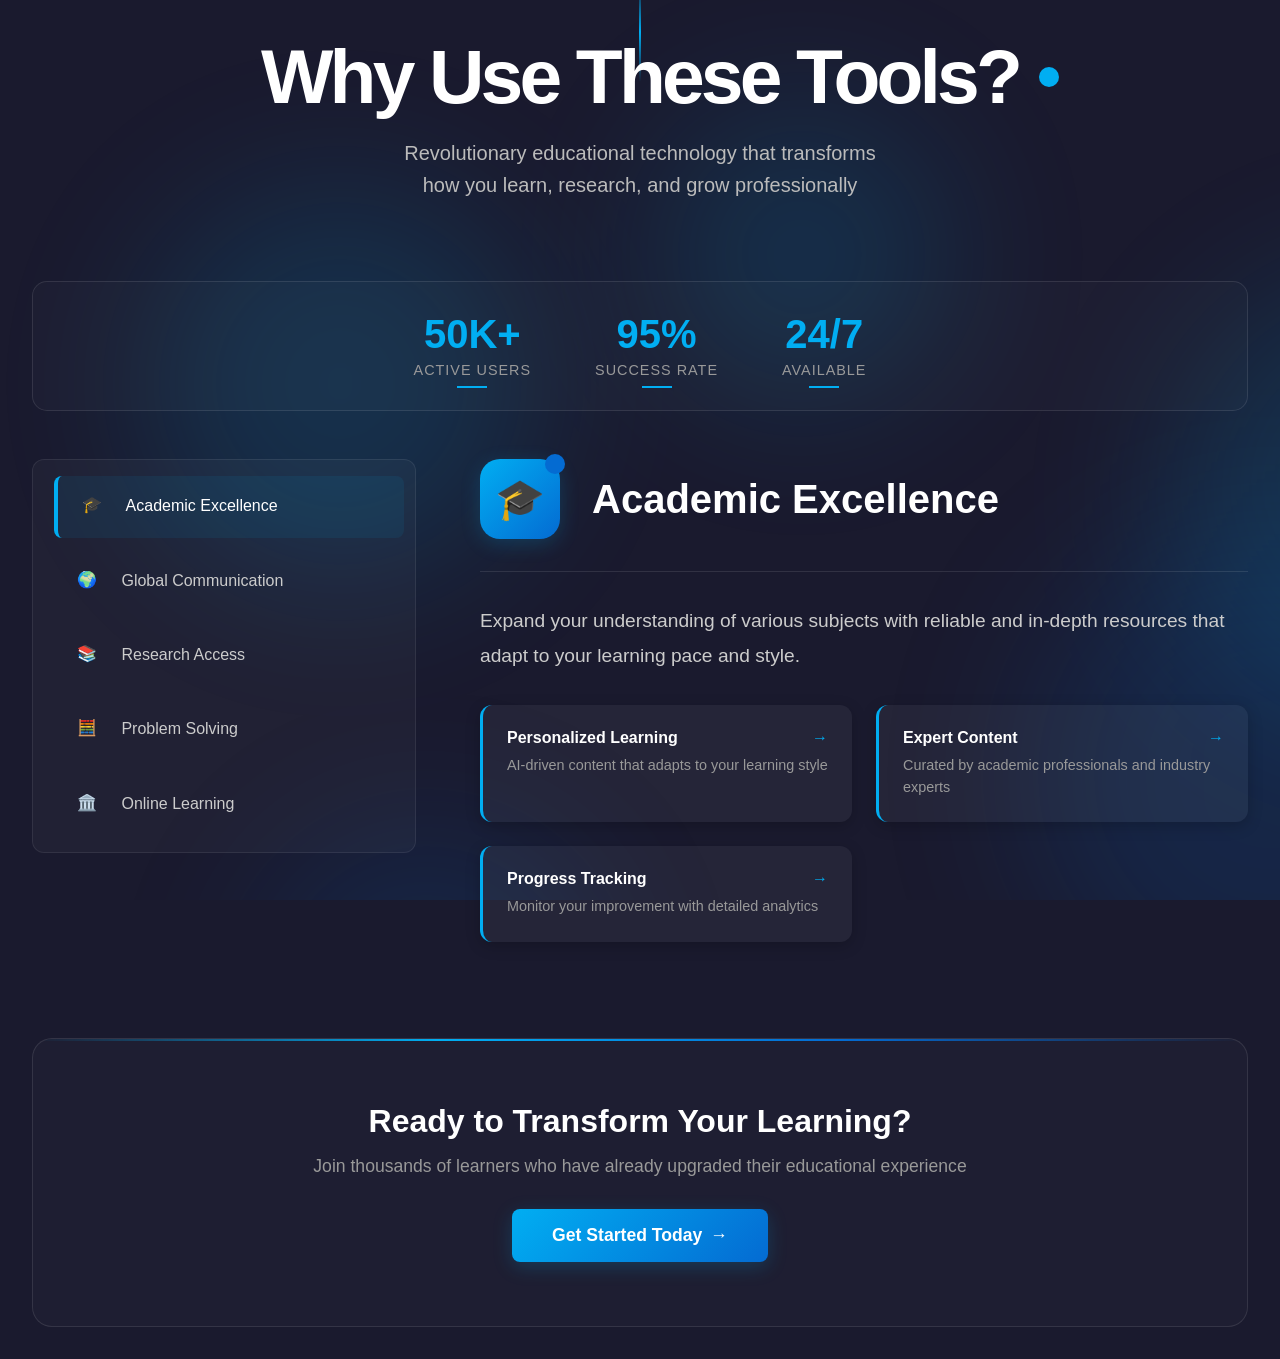
==== commit 2c435c68: "update file" ====
--- a/index.html
+++ b/index.html
@@ -4,445 +4,8 @@
     <meta charset="UTF-8">
     <meta name="viewport" content="width=device-width, initial-scale=1.0">
     <title>Why Use These Tools?</title>
-    <style>
-        * {
-            margin: 0;
-            padding: 0;
-            box-sizing: border-box;
-        }
-
-        body {
-            font-family: 'Space Grotesk', -apple-system, BlinkMacSystemFont, 'Segoe UI', Roboto, sans-serif;
-            background: #1a1a2e; /* Softer dark background */
-            min-height: 100vh;
-            color: white;
-            overflow-x: hidden;
-            position: relative;
-        }
-
-        /* Dynamic background with subtle elements */
-        #dynamic-background {
-            position: fixed;
-            top: 0;
-            left: 0;
-            width: 100%;
-            height: 100%;
-            z-index: -1;
-            overflow: hidden;
-        }
-
-        .bg-sphere {
-            position: absolute;
-            border-radius: 50%;
-            opacity: 0.15; /* More subtle */
-            filter: blur(80px); /* Soft blur */
-            transition: transform 0.5s ease-out; /* Smooth transition for movement */
-        }
-
-        .bg-sphere.blue {
-            background: #01aef2;
-        }
-
-        .bg-sphere.dark-blue {
-            background: #046bd2;
-        }
-
-        .container {
-            max-width: 1400px;
-            margin: 0 auto;
-            padding: 2rem;
-            position: relative; /* Ensure content stays above background */
-            z-index: 1;
-        }
-
-        .header {
-            text-align: center;
-            margin-bottom: 5rem;
-            position: relative;
-        }
-
-        .header::before {
-            content: '';
-            position: absolute;
-            top: -50px;
-            left: 50%;
-            transform: translateX(-50%);
-            width: 2px;
-            height: 100px;
-            background: linear-gradient(to bottom, transparent, #01aef2, transparent);
-        }
-
-        .main-title {
-            font-size: clamp(3rem, 6vw, 5rem);
-            font-weight: 900;
-            letter-spacing: -0.05em;
-            margin-bottom: 1rem;
-            position: relative;
-            display: inline-block;
-        }
-
-        .main-title::after {
-            content: '';
-            position: absolute;
-            top: 50%;
-            right: -40px;
-            width: 20px;
-            height: 20px;
-            background: #01aef2;
-            border-radius: 50%;
-            transform: translateY(-50%);
-        }
-
-        .subtitle {
-            font-size: 1.25rem;
-            color: #bbb; /* Lighter subtitle color for better readability */
-            font-weight: 300;
-            max-width: 500px;
-            margin: 0 auto;
-            line-height: 1.6;
-        }
-
-        .tools-container {
-            display: grid;
-            grid-template-columns: 1fr 2fr;
-            gap: 4rem;
-            align-items: start;
-            margin-bottom: 4rem;
-        }
-
-        .tools-nav {
-            position: sticky;
-            top: 2rem;
-            background: rgba(255, 255, 255, 0.03); /* Slightly more prominent background for nav */
-            border-radius: 12px;
-            padding: 1rem;
-            border: 1px solid rgba(255, 255, 255, 0.08);
-        }
-
-        .nav-item {
-            display: block;
-            padding: 1.2rem 1.5rem; /* Slightly smaller padding */
-            margin-bottom: 0.75rem; /* Reduced margin */
-            background: transparent;
-            border: none; /* Removed border */
-            border-left: 4px solid transparent;
-            color: #ccc;
-            text-decoration: none;
-            font-weight: 500;
-            transition: all 0.3s ease;
-            position: relative;
-            overflow: hidden;
-            border-radius: 8px; /* Added border-radius */
-        }
-
-        .nav-item:last-child {
-            margin-bottom: 0;
-        }
-
-        .nav-item::before {
-            content: '';
-            position: absolute;
-            top: 0;
-            left: -100%;
-            width: 100%;
-            height: 100%;
-            background: linear-gradient(90deg, transparent, rgba(1, 174, 242, 0.08), transparent); /* Softer gradient */
-            transition: left 0.5s ease;
-        }
-
-        .nav-item:hover::before,
-        .nav-item.active::before {
-            left: 100%;
-        }
-
-        .nav-item:hover,
-        .nav-item.active {
-            border-left-color: #01aef2;
-            background: rgba(1, 174, 242, 0.08); /* Softer active background */
-            color: white;
-            transform: translateX(5px); /* Less aggressive transform */
-        }
-
-        .nav-icon {
-            display: inline-block;
-            width: 24px;
-            height: 24px;
-            margin-right: 1rem;
-            vertical-align: middle;
-        }
-
-        .tools-content {
-            position: relative;
-        }
-
-        .tool-section {
-            display: none;
-            opacity: 0;
-            transform: translateY(20px);
-            transition: all 0.4s ease;
-        }
-
-        .tool-section.active {
-            display: block;
-            opacity: 1;
-            transform: translateY(0);
-        }
-
-        .tool-header {
-            display: flex;
-            align-items: center;
-            margin-bottom: 2rem;
-            padding-bottom: 2rem;
-            border-bottom: 1px solid rgba(255, 255, 255, 0.1);
-        }
-
-        .tool-icon-large {
-            width: 80px;
-            height: 80px;
-            background: linear-gradient(135deg, #01aef2, #046bd2);
-            border-radius: 20px;
-            display: flex;
-            align-items: center;
-            justify-content: center;
-            font-size: 2.5rem;
-            margin-right: 2rem;
-            position: relative;
-            box-shadow: 0 5px 20px rgba(1, 174, 242, 0.2); /* Added shadow */
-        }
-
-        .tool-icon-large::after {
-            content: '';
-            position: absolute;
-            top: -5px;
-            right: -5px;
-            width: 20px;
-            height: 20px;
-            background: #046bd2;
-            border-radius: 50%;
-        }
-
-        .tool-title-large {
-            font-size: 2.5rem;
-            font-weight: 800;
-            color: white;
-            line-height: 1.2;
-        }
-
-        .tool-description-large {
-            font-size: 1.2rem;
-            line-height: 1.8;
-            color: #ccc;
-            margin-bottom: 2rem;
-        }
-
-        .feature-grid {
-            display: grid;
-            grid-template-columns: repeat(auto-fit, minmax(250px, 1fr));
-            gap: 1.5rem;
-            margin-bottom: 2rem;
-        }
-
-        .feature-item {
-            background: rgba(255, 255, 255, 0.05);
-            padding: 1.5rem;
-            border-radius: 12px;
-            border-left: 3px solid #01aef2;
-            position: relative;
-            transition: transform 0.2s ease-in-out, box-shadow 0.2s ease-in-out;
-            box-shadow: 0 4px 15px rgba(0, 0, 0, 0.2);
-        }
-
-        .feature-item:hover {
-            transform: translateY(-5px);
-            box-shadow: 0 8px 25px rgba(0, 0, 0, 0.3);
-        }
-
-        .feature-item::before {
-            content: '→';
-            position: absolute;
-            top: 1.5rem;
-            right: 1.5rem;
-            color: #01aef2;
-            font-weight: bold;
-        }
-
-        .feature-title {
-            font-weight: 600;
-            margin-bottom: 0.5rem;
-            color: white;
-        }
-
-        .feature-desc {
-            color: #999;
-            font-size: 0.9rem;
-            line-height: 1.5;
-        }
-
-        .cta-section {
-            text-align: center;
-            padding: 4rem 2rem;
-            background: rgba(255, 255, 255, 0.02);
-            border-radius: 20px;
-            border: 1px solid rgba(255, 255, 255, 0.1);
-            position: relative;
-            overflow: hidden; /* For inner glow effect */
-        }
-
-        .cta-section::before {
-            content: '';
-            position: absolute;
-            top: 0;
-            left: 0;
-            right: 0;
-            height: 2px;
-            background: linear-gradient(90deg, transparent, #01aef2, #046bd2, transparent);
-        }
-
-        .cta-title {
-            font-size: 2rem;
-            font-weight: 700;
-            margin-bottom: 1rem;
-        }
-
-        .cta-text {
-            color: #999;
-            margin-bottom: 2rem;
-            font-size: 1.1rem;
-        }
-
-        .cta-button {
-            display: inline-flex;
-            align-items: center;
-            gap: 0.5rem;
-            padding: 1rem 2.5rem;
-            background: linear-gradient(135deg, #01aef2, #046bd2);
-            color: white;
-            text-decoration: none;
-            border-radius: 8px;
-            font-weight: 600;
-            font-size: 1.1rem;
-            transition: all 0.3s ease;
-            position: relative;
-            overflow: hidden;
-            box-shadow: 0 5px 20px rgba(1, 174, 242, 0.2);
-        }
-
-        .cta-button::before {
-            content: '';
-            position: absolute;
-            top: 0;
-            left: -100%;
-            width: 100%;
-            height: 100%;
-            background: linear-gradient(90deg, transparent, rgba(255,255,255,0.2), transparent);
-            transition: left 0.6s ease;
-        }
-
-        .cta-button:hover::before {
-            left: 100%;
-        }
-
-        .cta-button:hover {
-            transform: translateY(-2px);
-            box-shadow: 0 10px 30px rgba(1, 174, 242, 0.3);
-        }
-
-        @media (max-width: 968px) {
-            .tools-container {
-                grid-template-columns: 1fr;
-                gap: 2rem;
-            }
-            
-            .tools-nav {
-                position: static;
-                display: grid;
-                grid-template-columns: repeat(auto-fit, minmax(150px, 1fr)); /* Adjusted min-width for smaller screens */
-                gap: 1rem;
-                padding: 1rem 0; /* Adjusted padding */
-                background: transparent; /* Transparent background for nav on small screens */
-                border: none; /* No border on small screens */
-            }
-            
-            .nav-item {
-                margin-bottom: 0;
-                text-align: center;
-                padding: 1rem; /* Adjusted padding */
-                border-left: none; /* No left border on smaller screens */
-                border-bottom: 4px solid transparent; /* Bottom border instead */
-            }
-
-            .nav-item:hover,
-            .nav-item.active {
-                border-left-color: transparent; /* No left border */
-                border-bottom-color: #01aef2; /* Active bottom border */
-                transform: translateY(0); /* No transform on small screens */
-            }
-            
-            .nav-icon {
-                display: block; /* Make icon block to center text below */
-                margin: 0 auto 0.5rem auto; /* Center icon */
-            }
-            
-            .tool-header {
-                flex-direction: column;
-                text-align: center;
-            }
-            
-            .tool-icon-large {
-                margin-right: 0;
-                margin-bottom: 1rem;
-            }
-
-            .stats-ticker {
-                flex-direction: column;
-                gap: 2rem;
-                padding: 1.5rem;
-            }
-        }
-
-        .stats-ticker {
-            display: flex;
-            justify-content: center;
-            gap: 4rem;
-            margin: 3rem 0;
-            padding: 2rem;
-            background: rgba(255, 255, 255, 0.02);
-            border-radius: 15px;
-            border: 1px solid rgba(255, 255, 255, 0.1);
-        }
-
-        .stat {
-            text-align: center;
-            position: relative;
-        }
-
-        .stat::after {
-            content: '';
-            position: absolute;
-            bottom: -10px;
-            left: 50%;
-            transform: translateX(-50%);
-            width: 30px;
-            height: 2px;
-            background: #01aef2;
-        }
-
-        .stat-number {
-            display: block;
-            font-size: 2.5rem;
-            font-weight: 900;
-            color: #01aef2;
-            line-height: 1;
-        }
-
-        .stat-label {
-            font-size: 0.9rem;
-            color: #999;
-            margin-top: 0.5rem;
-            text-transform: uppercase;
-            letter-spacing: 1px;
-        }
-    </style>
+    <link rel="stylesheet" href="style.css">
+    
 </head>
 <body>
     <div id="dynamic-background"></div>
--- a/style.css
+++ b/style.css
@@ -0,0 +1,465 @@
+* {
+    margin: 0;
+    padding: 0;
+    box-sizing: border-box;
+}
+
+body {
+    font-family: 'Space Grotesk', -apple-system, BlinkMacSystemFont, 'Segoe UI', Roboto, sans-serif;
+    background: #1a1a2e;
+    /* Softer dark background */
+    min-height: 100vh;
+    color: white;
+    overflow-x: hidden;
+    position: relative;
+}
+
+/* Dynamic background with subtle elements */
+#dynamic-background {
+    position: fixed;
+    top: 0;
+    left: 0;
+    width: 100%;
+    height: 100%;
+    z-index: -1;
+    overflow: hidden;
+}
+
+.bg-sphere {
+    position: absolute;
+    border-radius: 50%;
+    opacity: 0.15;
+    /* More subtle */
+    filter: blur(80px);
+    /* Soft blur */
+    transition: transform 0.5s ease-out;
+    /* Smooth transition for movement */
+}
+
+.bg-sphere.blue {
+    background: #01aef2;
+}
+
+.bg-sphere.dark-blue {
+    background: #046bd2;
+}
+
+.container {
+    max-width: 1400px;
+    margin: 0 auto;
+    padding: 2rem;
+    position: relative;
+    /* Ensure content stays above background */
+    z-index: 1;
+}
+
+.header {
+    text-align: center;
+    margin-bottom: 5rem;
+    position: relative;
+}
+
+.header::before {
+    content: '';
+    position: absolute;
+    top: -50px;
+    left: 50%;
+    transform: translateX(-50%);
+    width: 2px;
+    height: 100px;
+    background: linear-gradient(to bottom, transparent, #01aef2, transparent);
+}
+
+.main-title {
+    font-size: clamp(3rem, 6vw, 5rem);
+    font-weight: 900;
+    letter-spacing: -0.05em;
+    margin-bottom: 1rem;
+    position: relative;
+    display: inline-block;
+}
+
+.main-title::after {
+    content: '';
+    position: absolute;
+    top: 50%;
+    right: -40px;
+    width: 20px;
+    height: 20px;
+    background: #01aef2;
+    border-radius: 50%;
+    transform: translateY(-50%);
+}
+
+.subtitle {
+    font-size: 1.25rem;
+    color: #bbb;
+    /* Lighter subtitle color for better readability */
+    font-weight: 300;
+    max-width: 500px;
+    margin: 0 auto;
+    line-height: 1.6;
+}
+
+.tools-container {
+    display: grid;
+    grid-template-columns: 1fr 2fr;
+    gap: 4rem;
+    align-items: start;
+    margin-bottom: 4rem;
+}
+
+.tools-nav {
+    position: sticky;
+    top: 2rem;
+    background: rgba(255, 255, 255, 0.03);
+    /* Slightly more prominent background for nav */
+    border-radius: 12px;
+    padding: 1rem;
+    border: 1px solid rgba(255, 255, 255, 0.08);
+}
+
+.nav-item {
+    display: block;
+    padding: 1.2rem 1.5rem;
+    /* Slightly smaller padding */
+    margin-bottom: 0.75rem;
+    /* Reduced margin */
+    background: transparent;
+    border: none;
+    /* Removed border */
+    border-left: 4px solid transparent;
+    color: #ccc;
+    text-decoration: none;
+    font-weight: 500;
+    transition: all 0.3s ease;
+    position: relative;
+    overflow: hidden;
+    border-radius: 8px;
+    /* Added border-radius */
+}
+
+.nav-item:last-child {
+    margin-bottom: 0;
+}
+
+.nav-item::before {
+    content: '';
+    position: absolute;
+    top: 0;
+    left: -100%;
+    width: 100%;
+    height: 100%;
+    background: linear-gradient(90deg, transparent, rgba(1, 174, 242, 0.08), transparent);
+    /* Softer gradient */
+    transition: left 0.5s ease;
+}
+
+.nav-item:hover::before,
+.nav-item.active::before {
+    left: 100%;
+}
+
+.nav-item:hover,
+.nav-item.active {
+    border-left-color: #01aef2;
+    background: rgba(1, 174, 242, 0.08);
+    /* Softer active background */
+    color: white;
+    transform: translateX(5px);
+    /* Less aggressive transform */
+}
+
+.nav-icon {
+    display: inline-block;
+    width: 24px;
+    height: 24px;
+    margin-right: 1rem;
+    vertical-align: middle;
+}
+
+.tools-content {
+    position: relative;
+}
+
+.tool-section {
+    display: none;
+    opacity: 0;
+    transform: translateY(20px);
+    transition: all 0.4s ease;
+}
+
+.tool-section.active {
+    display: block;
+    opacity: 1;
+    transform: translateY(0);
+}
+
+.tool-header {
+    display: flex;
+    align-items: center;
+    margin-bottom: 2rem;
+    padding-bottom: 2rem;
+    border-bottom: 1px solid rgba(255, 255, 255, 0.1);
+}
+
+.tool-icon-large {
+    width: 80px;
+    height: 80px;
+    background: linear-gradient(135deg, #01aef2, #046bd2);
+    border-radius: 20px;
+    display: flex;
+    align-items: center;
+    justify-content: center;
+    font-size: 2.5rem;
+    margin-right: 2rem;
+    position: relative;
+    box-shadow: 0 5px 20px rgba(1, 174, 242, 0.2);
+    /* Added shadow */
+}
+
+.tool-icon-large::after {
+    content: '';
+    position: absolute;
+    top: -5px;
+    right: -5px;
+    width: 20px;
+    height: 20px;
+    background: #046bd2;
+    border-radius: 50%;
+}
+
+.tool-title-large {
+    font-size: 2.5rem;
+    font-weight: 800;
+    color: white;
+    line-height: 1.2;
+}
+
+.tool-description-large {
+    font-size: 1.2rem;
+    line-height: 1.8;
+    color: #ccc;
+    margin-bottom: 2rem;
+}
+
+.feature-grid {
+    display: grid;
+    grid-template-columns: repeat(auto-fit, minmax(250px, 1fr));
+    gap: 1.5rem;
+    margin-bottom: 2rem;
+}
+
+.feature-item {
+    background: rgba(255, 255, 255, 0.05);
+    padding: 1.5rem;
+    border-radius: 12px;
+    border-left: 3px solid #01aef2;
+    position: relative;
+    transition: transform 0.2s ease-in-out, box-shadow 0.2s ease-in-out;
+    box-shadow: 0 4px 15px rgba(0, 0, 0, 0.2);
+}
+
+.feature-item:hover {
+    transform: translateY(-5px);
+    box-shadow: 0 8px 25px rgba(0, 0, 0, 0.3);
+}
+
+.feature-item::before {
+    content: '→';
+    position: absolute;
+    top: 1.5rem;
+    right: 1.5rem;
+    color: #01aef2;
+    font-weight: bold;
+}
+
+.feature-title {
+    font-weight: 600;
+    margin-bottom: 0.5rem;
+    color: white;
+}
+
+.feature-desc {
+    color: #999;
+    font-size: 0.9rem;
+    line-height: 1.5;
+}
+
+.cta-section {
+    text-align: center;
+    padding: 4rem 2rem;
+    background: rgba(255, 255, 255, 0.02);
+    border-radius: 20px;
+    border: 1px solid rgba(255, 255, 255, 0.1);
+    position: relative;
+    overflow: hidden;
+    /* For inner glow effect */
+}
+
+.cta-section::before {
+    content: '';
+    position: absolute;
+    top: 0;
+    left: 0;
+    right: 0;
+    height: 2px;
+    background: linear-gradient(90deg, transparent, #01aef2, #046bd2, transparent);
+}
+
+.cta-title {
+    font-size: 2rem;
+    font-weight: 700;
+    margin-bottom: 1rem;
+}
+
+.cta-text {
+    color: #999;
+    margin-bottom: 2rem;
+    font-size: 1.1rem;
+}
+
+.cta-button {
+    display: inline-flex;
+    align-items: center;
+    gap: 0.5rem;
+    padding: 1rem 2.5rem;
+    background: linear-gradient(135deg, #01aef2, #046bd2);
+    color: white;
+    text-decoration: none;
+    border-radius: 8px;
+    font-weight: 600;
+    font-size: 1.1rem;
+    transition: all 0.3s ease;
+    position: relative;
+    overflow: hidden;
+    box-shadow: 0 5px 20px rgba(1, 174, 242, 0.2);
+}
+
+.cta-button::before {
+    content: '';
+    position: absolute;
+    top: 0;
+    left: -100%;
+    width: 100%;
+    height: 100%;
+    background: linear-gradient(90deg, transparent, rgba(255, 255, 255, 0.2), transparent);
+    transition: left 0.6s ease;
+}
+
+.cta-button:hover::before {
+    left: 100%;
+}
+
+.cta-button:hover {
+    transform: translateY(-2px);
+    box-shadow: 0 10px 30px rgba(1, 174, 242, 0.3);
+}
+
+@media (max-width: 968px) {
+    .tools-container {
+        grid-template-columns: 1fr;
+        gap: 2rem;
+    }
+
+    .tools-nav {
+        position: static;
+        display: grid;
+        grid-template-columns: repeat(auto-fit, minmax(150px, 1fr));
+        /* Adjusted min-width for smaller screens */
+        gap: 1rem;
+        padding: 1rem 0;
+        /* Adjusted padding */
+        background: transparent;
+        /* Transparent background for nav on small screens */
+        border: none;
+        /* No border on small screens */
+    }
+
+    .nav-item {
+        margin-bottom: 0;
+        text-align: center;
+        padding: 1rem;
+        /* Adjusted padding */
+        border-left: none;
+        /* No left border on smaller screens */
+        border-bottom: 4px solid transparent;
+        /* Bottom border instead */
+    }
+
+    .nav-item:hover,
+    .nav-item.active {
+        border-left-color: transparent;
+        /* No left border */
+        border-bottom-color: #01aef2;
+        /* Active bottom border */
+        transform: translateY(0);
+        /* No transform on small screens */
+    }
+
+    .nav-icon {
+        display: block;
+        /* Make icon block to center text below */
+        margin: 0 auto 0.5rem auto;
+        /* Center icon */
+    }
+
+    .tool-header {
+        flex-direction: column;
+        text-align: center;
+    }
+
+    .tool-icon-large {
+        margin-right: 0;
+        margin-bottom: 1rem;
+    }
+
+    .stats-ticker {
+        flex-direction: column;
+        gap: 2rem;
+        padding: 1.5rem;
+    }
+}
+
+.stats-ticker {
+    display: flex;
+    justify-content: center;
+    gap: 4rem;
+    margin: 3rem 0;
+    padding: 2rem;
+    background: rgba(255, 255, 255, 0.02);
+    border-radius: 15px;
+    border: 1px solid rgba(255, 255, 255, 0.1);
+}
+
+.stat {
+    text-align: center;
+    position: relative;
+}
+
+.stat::after {
+    content: '';
+    position: absolute;
+    bottom: -10px;
+    left: 50%;
+    transform: translateX(-50%);
+    width: 30px;
+    height: 2px;
+    background: #01aef2;
+}
+
+.stat-number {
+    display: block;
+    font-size: 2.5rem;
+    font-weight: 900;
+    color: #01aef2;
+    line-height: 1;
+}
+
+.stat-label {
+    font-size: 0.9rem;
+    color: #999;
+    margin-top: 0.5rem;
+    text-transform: uppercase;
+    letter-spacing: 1px;
+}
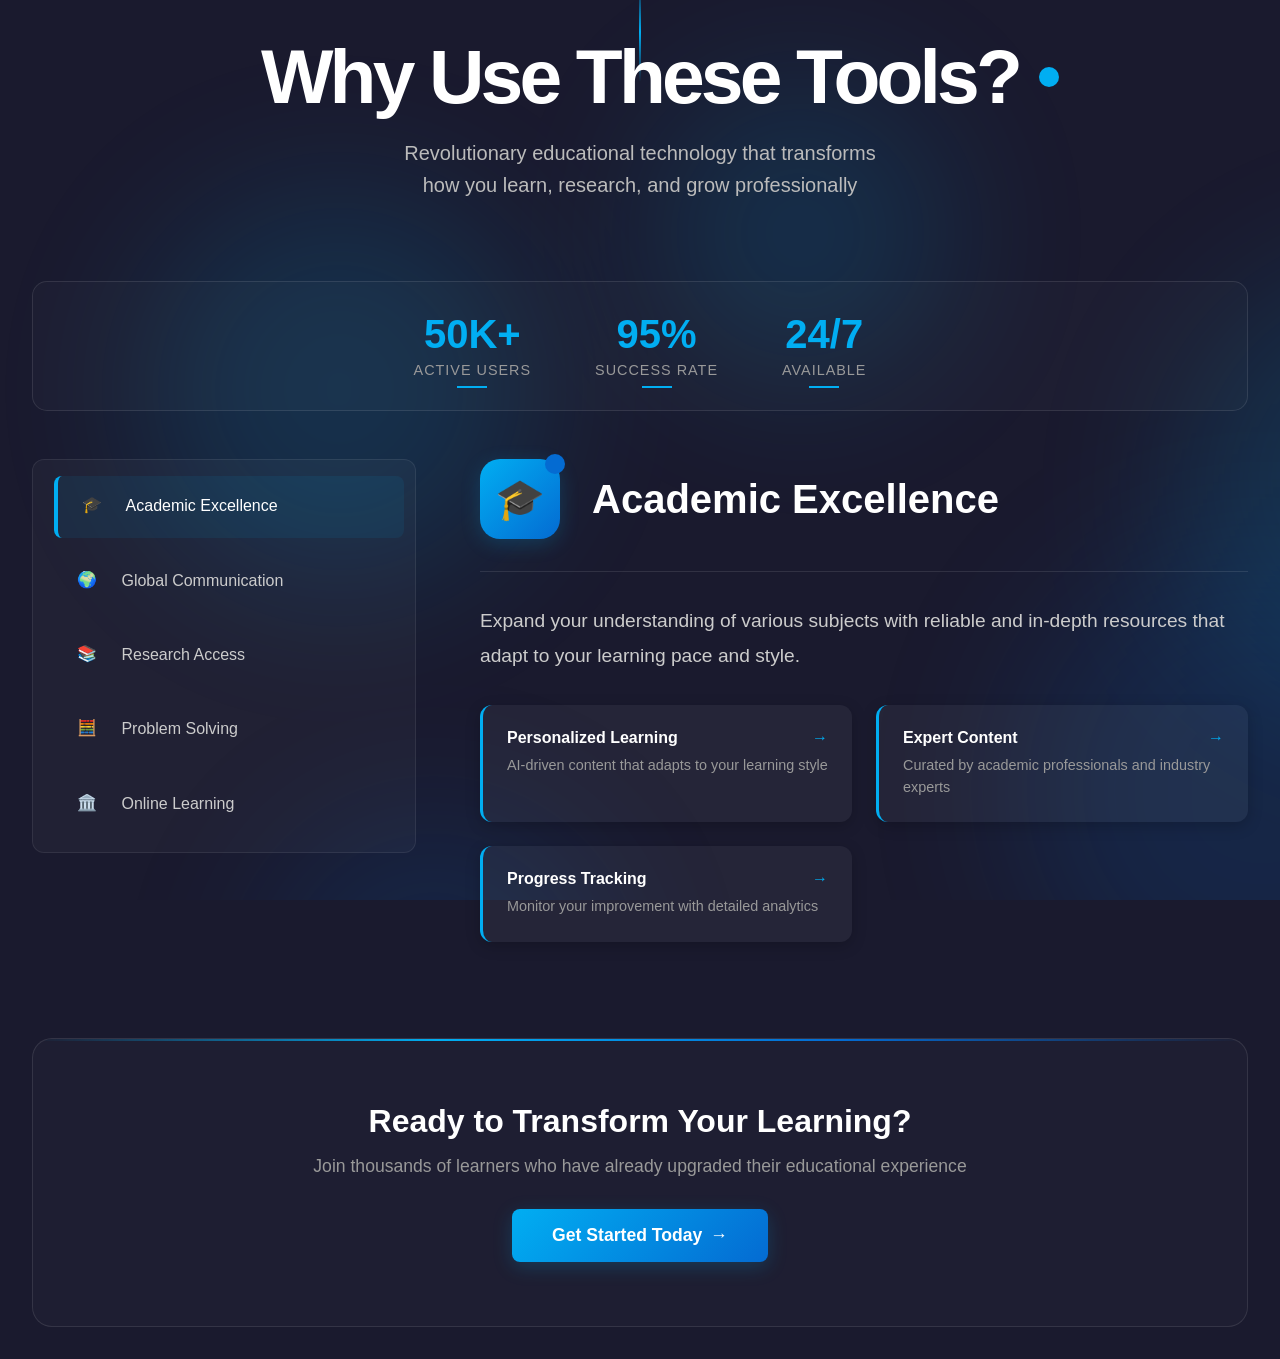
==== commit 6c37244f: "update file" ====
--- a/index.html
+++ b/index.html
@@ -4,8 +4,7 @@
     <meta charset="UTF-8">
     <meta name="viewport" content="width=device-width, initial-scale=1.0">
     <title>Why Use These Tools?</title>
-    <link rel="stylesheet" href="style.css">
-    
+    <link rel="stylesheet" href="style.css">    
 </head>
 <body>
     <div id="dynamic-background"></div>
@@ -178,84 +177,6 @@
         </div>
     </div>
 
-    <script>
-        document.addEventListener('DOMContentLoaded', function() {
-            const navItems = document.querySelectorAll('.nav-item');
-            const toolSections = document.querySelectorAll('.tool-section');
-            const dynamicBackground = document.getElementById('dynamic-background');
-
-            // Initial setup for tool sections
-            navItems.forEach(item => {
-                item.addEventListener('click', function(e) {
-                    e.preventDefault();
-                    
-                    navItems.forEach(nav => nav.classList.remove('active'));
-                    toolSections.forEach(section => section.classList.remove('active'));
-                    
-                    this.classList.add('active');
-                    const targetTool = this.getAttribute('data-tool');
-                    document.getElementById(targetTool).classList.add('active');
-                });
-            });
-
-            // Dynamic background spheres
-            const createSphere = (className, size, startX, startY) => {
-                const sphere = document.createElement('div');
-                sphere.classList.add('bg-sphere', className);
-                sphere.style.width = `${size}px`;
-                sphere.style.height = `${size}px`;
-                sphere.style.left = `${startX}vw`;
-                sphere.style.top = `${startY}vh`;
-                dynamicBackground.appendChild(sphere);
-
-                // Initial subtle movement
-                sphere.style.transform = `translate(${Math.random() * 20 - 10}px, ${Math.random() * 20 - 10}px)`;
-
-                return sphere;
-            };
-
-            const spheres = [
-                createSphere('blue', 400, 10, 20),
-                createSphere('dark-blue', 500, 80, 60),
-                createSphere('blue', 300, 50, 10),
-                createSphere('dark-blue', 350, 20, 90),
-                createSphere('blue', 450, 90, 30)
-            ];
-
-            // Gentle continuous movement
-            spheres.forEach(sphere => {
-                let currentX = parseFloat(sphere.style.left);
-                let currentY = parseFloat(sphere.style.top);
-                let directionX = (Math.random() - 0.5) * 0.1; // Slower movement
-                let directionY = (Math.random() - 0.5) * 0.1;
-
-                setInterval(() => {
-                    currentX += directionX;
-                    currentY += directionY;
-
-                    // Reverse direction if hitting boundaries (with some padding)
-                    if (currentX < -10 || currentX > 110) directionX *= -1;
-                    if (currentY < -10 || currentY > 110) directionY *= -1;
-
-                    sphere.style.left = `${currentX}vw`;
-                    sphere.style.top = `${currentY}vh`;
-                }, 50); // Slower interval for smoother, less jittery movement
-            });
-
-
-            // Mouse interaction for background spheres
-            document.addEventListener('mousemove', function(e) {
-                const mouseX = e.clientX / window.innerWidth;
-                const mouseY = e.clientY / window.innerHeight;
-
-                spheres.forEach((sphere, index) => {
-                    // Adjust spheres based on mouse position, with varied intensity
-                    const moveX = (mouseX - 0.5) * (30 + index * 5); // More subtle movement
-                    const moveY = (mouseY - 0.5) * (30 + index * 5);
-                    sphere.style.transform = `translate(${moveX}px, ${moveY}px)`;
-                });
-            });
-        });
-    </script>
+    <script src="script.js"></script>
 </body>
 </html>
